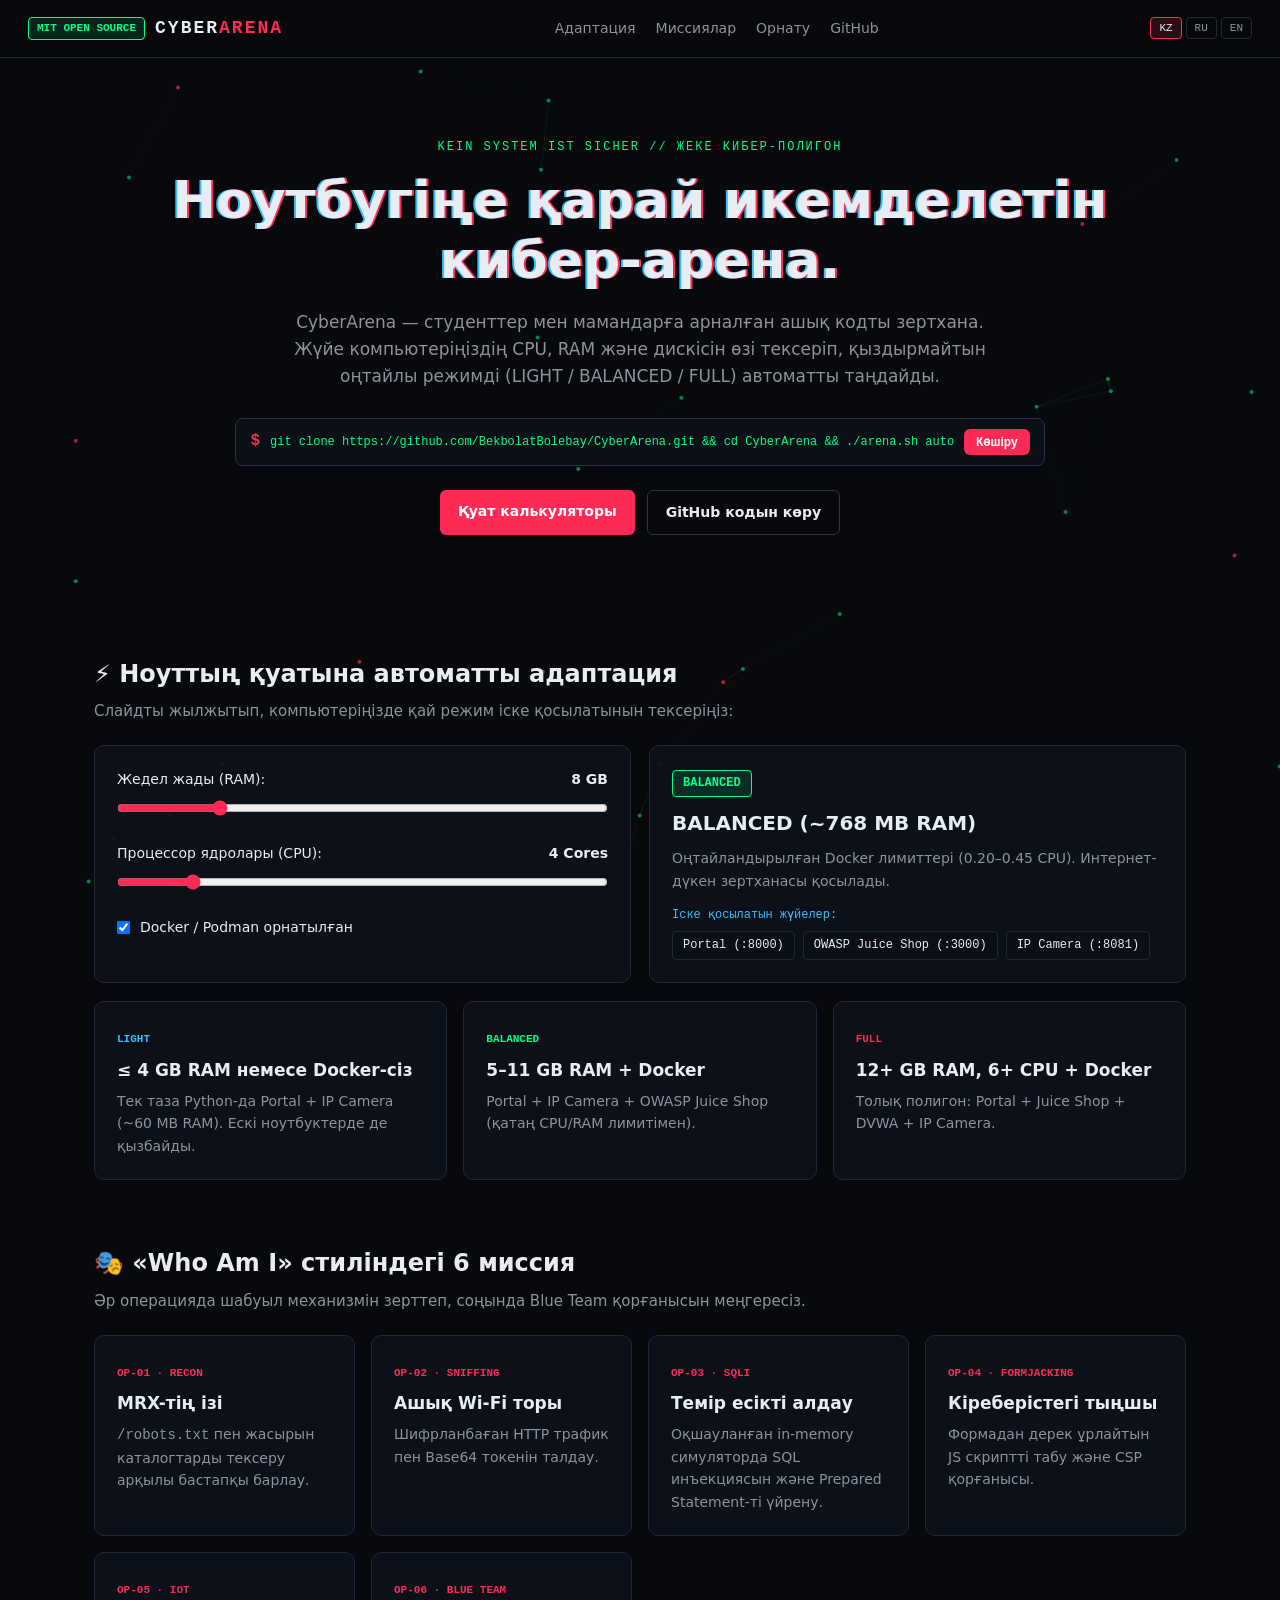
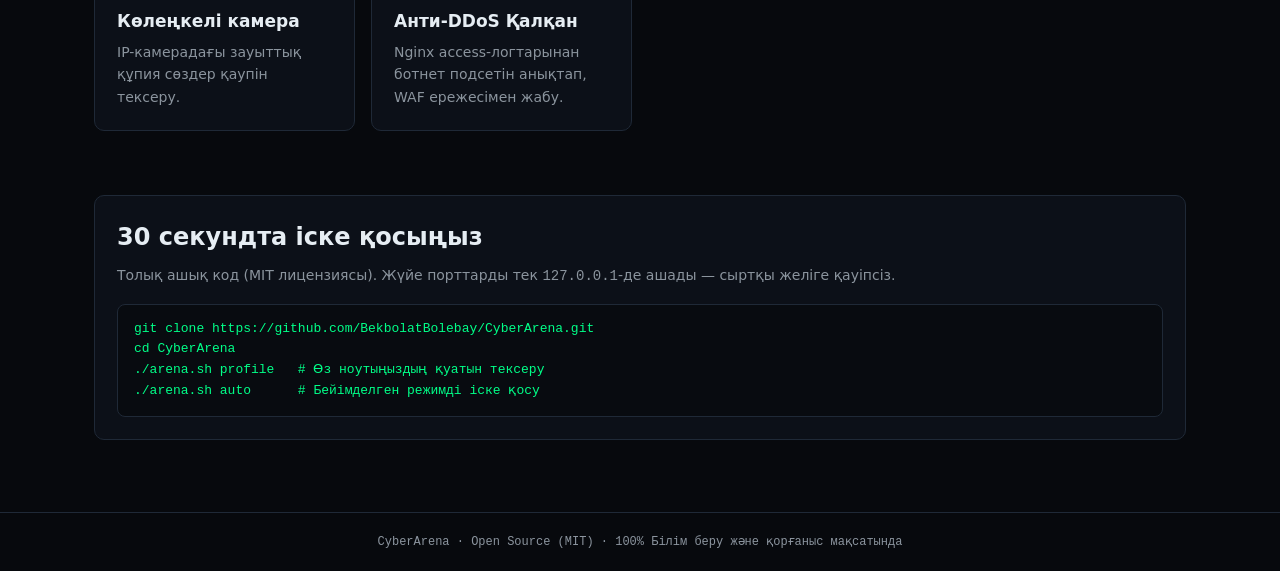
==== landing/index.html @ c6d0a1a1 "feat: add hardware-adaptive profiler, MIT license, landing page, and Supabase schema" ====
<!DOCTYPE html>
<html lang="kk">
<head>
  <meta charset="UTF-8" />
  <meta name="viewport" content="width=device-width, initial-scale=1.0" />
  <title>CyberArena — Адаптивті Кибер-Полигон | Open Source (MIT)</title>
  <meta
    name="description"
    content="CyberArena — ноутбуктің қуатына автоматты бейімделетін ашық кодты (MIT) киберқауіпсіздік полигоны. Who Am I стиліндегі 6 миссия, оқшауланған Docker зертханалары."
  />
  <meta property="og:type" content="website" />
  <meta property="og:title" content="CyberArena — Адаптивті Кибер-Полигон" />
  <meta
    property="og:description"
    content="Құрылғыңызда қызусыз және 100% оқшауланған ортада киберқауіпсіздікті үйреніңіз. Open Source, MIT."
  />
  <link rel="stylesheet" href="./styles.css" />
</head>
<body>
  <canvas id="bg-canvas" aria-hidden="true"></canvas>

  <header class="topbar">
    <div class="brand">
      <span class="badge">MIT OPEN SOURCE</span>
      <span class="brand-name">CYBER<span class="accent">ARENA</span></span>
    </div>
    <nav class="nav">
      <a href="#adaptive" data-i18n="nav.adaptive">Адаптация</a>
      <a href="#missions" data-i18n="nav.missions">Миссиялар</a>
      <a href="#install" data-i18n="nav.install">Орнату</a>
      <a href="https://github.com/BekbolatBolebay/CyberArena" target="_blank" rel="noopener">GitHub</a>
    </nav>
    <div class="lang-switch" role="group" aria-label="Тіл таңдау">
      <button type="button" data-lang="kk" class="active">KZ</button>
      <button type="button" data-lang="ru">RU</button>
      <button type="button" data-lang="en">EN</button>
    </div>
  </header>

  <main class="container">
    <section class="hero">
      <div class="kicker" data-i18n="hero.kicker">KEIN SYSTEM IST SICHER // ЖЕКЕ КИБЕР-ПОЛИГОН</div>
      <h1 data-i18n="hero.title">Ноутбугіңе қарай икемделетін кибер-арена.</h1>
      <p class="lead" data-i18n="hero.lead">
        CyberArena — студенттер мен мамандарға арналған ашық кодты зертхана. Жүйе компьютеріңіздің
        CPU, RAM және дискісін өзі тексеріп, қыздырмайтын оңтайлы режимді (LIGHT / BALANCED / FULL) автоматты таңдайды.
      </p>

      <div class="install-box">
        <span class="prompt">$</span>
        <code id="install-cmd">git clone https://github.com/BekbolatBolebay/CyberArena.git && cd CyberArena && ./arena.sh auto</code>
        <button id="btn-copy" type="button" class="btn btn-primary btn-sm" data-i18n="hero.copy">Көшіру</button>
      </div>

      <div class="hero-actions">
        <a href="#adaptive" class="btn btn-primary" data-i18n="hero.calc">Қуат калькуляторы</a>
        <a href="https://github.com/BekbolatBolebay/CyberArena" target="_blank" rel="noopener" class="btn btn-ghost" data-i18n="hero.github">GitHub кодын көру</a>
      </div>
    </section>

    <section id="adaptive" class="section">
      <div class="section-head">
        <h2 data-i18n="ad.title">⚡ Ноуттың қуатына автоматты адаптация</h2>
        <p data-i18n="ad.sub">Слайдты жылжытып, компьютеріңізде қай режим іске қосылатынын тексеріңіз:</p>
      </div>

      <div class="adaptive-grid">
        <div class="card calc-card">
          <div class="slider-group">
            <label for="ram-slider">
              <span data-i18n="ad.ram">Жедел жады (RAM):</span>
              <strong id="ram-val">8 GB</strong>
            </label>
            <input id="ram-slider" type="range" min="2" max="32" step="2" value="8" />
          </div>

          <div class="slider-group">
            <label for="cpu-slider">
              <span data-i18n="ad.cpu">Процессор ядролары (CPU):</span>
              <strong id="cpu-val">4 Cores</strong>
            </label>
            <input id="cpu-slider" type="range" min="2" max="16" step="2" value="4" />
          </div>

          <div class="toggle-group">
            <label class="checkbox-label">
              <input id="docker-check" type="checkbox" checked />
              <span data-i18n="ad.docker">Docker / Podman орнатылған</span>
            </label>
          </div>
        </div>

        <div class="card result-card">
          <div class="res-badge" id="res-profile">BALANCED</div>
          <h3 id="res-title">Орташа режим (~768 MB RAM)</h3>
          <p id="res-desc" class="muted"></p>
          <div class="res-targets">
            <span class="res-label" data-i18n="ad.targets">Іске қосылатын жүйелер:</span>
            <ul id="res-list"></ul>
          </div>
        </div>
      </div>

      <div class="tiers-row">
        <div class="card tier-card">
          <span class="tier-tag light">LIGHT</span>
          <h4>≤ 4 GB RAM немесе Docker-сіз</h4>
          <p class="muted">Тек таза Python-да Portal + IP Camera (~60 MB RAM). Ескі ноутбуктерде де қызбайды.</p>
        </div>
        <div class="card tier-card">
          <span class="tier-tag balanced">BALANCED</span>
          <h4>5–11 GB RAM + Docker</h4>
          <p class="muted">Portal + IP Camera + OWASP Juice Shop (қатаң CPU/RAM лимитімен).</p>
        </div>
        <div class="card tier-card">
          <span class="tier-tag full">FULL</span>
          <h4>12+ GB RAM, 6+ CPU + Docker</h4>
          <p class="muted">Толық полигон: Portal + Juice Shop + DVWA + IP Camera.</p>
        </div>
      </div>
    </section>

    <section id="missions" class="section">
      <div class="section-head">
        <h2 data-i18n="mis.title">🎭 «Who Am I» стиліндегі 6 миссия</h2>
        <p data-i18n="mis.sub">Әр операцияда шабуыл механизмін зерттеп, соңында Blue Team қорғанысын меңгересіз.</p>
      </div>
      <div class="missions-grid">
        <div class="card m-card">
          <span class="m-code">OP-01 · RECON</span>
          <h3>MRX-тің ізі</h3>
          <p class="muted"><code>/robots.txt</code> пен жасырын каталогтарды тексеру арқылы бастапқы барлау.</p>
        </div>
        <div class="card m-card">
          <span class="m-code">OP-02 · SNIFFING</span>
          <h3>Ашық Wi-Fi торы</h3>
          <p class="muted">Шифрланбаған HTTP трафик пен Base64 токенін талдау.</p>
        </div>
        <div class="card m-card">
          <span class="m-code">OP-03 · SQLI</span>
          <h3>Темір есікті алдау</h3>
          <p class="muted">Оқшауланған in-memory симуляторда SQL инъекциясын және Prepared Statement-ті үйрену.</p>
        </div>
        <div class="card m-card">
          <span class="m-code">OP-04 · FORMJACKING</span>
          <h3>Кіреберістегі тыңшы</h3>
          <p class="muted">Формадан дерек ұрлайтын JS скриптті табу және CSP қорғанысы.</p>
        </div>
        <div class="card m-card">
          <span class="m-code">OP-05 · IOT</span>
          <h3>Көлеңкелі камера</h3>
          <p class="muted">IP-камерадағы зауыттық құпия сөздер қаупін тексеру.</p>
        </div>
        <div class="card m-card">
          <span class="m-code">OP-06 · BLUE TEAM</span>
          <h3>Анти-DDoS Қалқан</h3>
          <p class="muted">Nginx access-логтарынан ботнет подсетін анықтап, WAF ережесімен жабу.</p>
        </div>
      </div>
    </section>

    <section id="install" class="section">
      <div class="card cta-card">
        <h2 data-i18n="ins.title">30 секундта іске қосыңыз</h2>
        <p class="muted" data-i18n="ins.sub">
          Толық ашық код (MIT лицензиясы). Жүйе порттарды тек <code>127.0.0.1</code>-де ашады — сыртқы желіге қауіпсіз.
        </p>
        <pre class="cli-block">git clone https://github.com/BekbolatBolebay/CyberArena.git
cd CyberArena
./arena.sh profile   # Өз ноутыңыздың қуатын тексеру
./arena.sh auto      # Бейімделген режимді іске қосу</pre>
      </div>
    </section>
  </main>

  <footer class="footer">
    <span>CyberArena · Open Source (MIT) · 100% Білім беру және қорғаныс мақсатында</span>
  </footer>

  <script src="./app.js"></script>
</body>
</html>
---- landing/styles.css ----
:root {
  --bg: #07090d;
  --card: rgba(14, 18, 26, 0.92);
  --border: #1f2937;
  --text: #e6edf3;
  --muted: #8b949e;
  --accent: #ff2a55;
  --accent-dim: rgba(255, 42, 85, 0.14);
  --green: #00ff88;
  --green-dim: rgba(0, 255, 136, 0.12);
  --cyan: #38bdf8;
  --mono: "JetBrains Mono", "Fira Code", "Courier New", monospace;
  --sans: "Inter", "Segoe UI", system-ui, sans-serif;
}

* {
  box-sizing: border-box;
  margin: 0;
  padding: 0;
}

html {
  scroll-behavior: smooth;
}

body {
  background: var(--bg);
  color: var(--text);
  font-family: var(--sans);
  line-height: 1.6;
  overflow-x: hidden;
}

#bg-canvas {
  position: fixed;
  inset: 0;
  z-index: -1;
  width: 100%;
  height: 100%;
}

.topbar {
  position: sticky;
  top: 0;
  z-index: 20;
  display: flex;
  align-items: center;
  justify-content: space-between;
  gap: 16px;
  padding: 14px 28px;
  background: rgba(7, 9, 13, 0.88);
  backdrop-filter: blur(10px);
  border-bottom: 1px solid var(--border);
}

.brand {
  display: flex;
  align-items: center;
  gap: 10px;
  font-family: var(--mono);
}

.badge {
  font-size: 11px;
  font-weight: 700;
  padding: 2px 8px;
  border-radius: 4px;
  background: var(--green-dim);
  color: var(--green);
  border: 1px solid var(--green);
}

.brand-name {
  font-size: 18px;
  font-weight: 800;
  letter-spacing: 2px;
}

.accent {
  color: var(--accent);
}

.nav {
  display: flex;
  gap: 20px;
}

.nav a {
  color: var(--muted);
  text-decoration: none;
  font-size: 14px;
  transition: color 0.15s;
}

.nav a:hover {
  color: var(--green);
}

.lang-switch {
  display: flex;
  gap: 4px;
}

.lang-switch button {
  background: transparent;
  color: var(--muted);
  border: 1px solid var(--border);
  border-radius: 4px;
  padding: 4px 8px;
  font-family: var(--mono);
  font-size: 11px;
  cursor: pointer;
}

.lang-switch button.active {
  color: var(--text);
  border-color: var(--accent);
  background: var(--accent-dim);
}

.container {
  max-width: 1140px;
  margin: 0 auto;
  padding: 40px 24px 72px;
}

.hero {
  text-align: center;
  padding: 40px 0 56px;
}

.kicker {
  font-family: var(--mono);
  font-size: 12px;
  letter-spacing: 2px;
  color: var(--green);
  margin-bottom: 14px;
}

.hero h1 {
  font-size: clamp(30px, 5vw, 52px);
  line-height: 1.15;
  margin-bottom: 18px;
  text-shadow: 2px 0 var(--accent), -2px 0 var(--cyan);
}

.lead {
  max-width: 720px;
  margin: 0 auto 28px;
  color: var(--muted);
  font-size: 17px;
}

.install-box {
  display: inline-flex;
  align-items: center;
  flex-wrap: wrap;
  gap: 10px;
  max-width: 100%;
  background: #0b0f16;
  border: 1px solid #2b3444;
  border-radius: 8px;
  padding: 10px 14px;
  margin-bottom: 24px;
}

.prompt {
  font-family: var(--mono);
  color: var(--accent);
  font-weight: 700;
}

.install-box code {
  font-family: var(--mono);
  font-size: 12px;
  color: var(--green);
  word-break: break-all;
}

.hero-actions {
  display: flex;
  justify-content: center;
  flex-wrap: wrap;
  gap: 12px;
}

.btn {
  display: inline-block;
  text-decoration: none;
  border: none;
  border-radius: 6px;
  padding: 10px 18px;
  font-size: 14px;
  font-weight: 600;
  cursor: pointer;
}

.btn-sm {
  padding: 6px 12px;
  font-size: 12px;
}

.btn-primary {
  background: var(--accent);
  color: #ffffff;
}

.btn-ghost {
  background: transparent;
  color: var(--text);
  border: 1px solid #30363d;
}

.section {
  margin-top: 64px;
}

.section-head {
  margin-bottom: 22px;
}

.section-head h2 {
  font-size: 24px;
  margin-bottom: 6px;
}

.section-head p {
  color: var(--muted);
  font-size: 15px;
}

.card {
  background: var(--card);
  border: 1px solid var(--border);
  border-radius: 10px;
  padding: 22px;
}

.muted {
  color: var(--muted);
  font-size: 14px;
}

.adaptive-grid {
  display: grid;
  grid-template-columns: 1fr 1fr;
  gap: 18px;
  margin-bottom: 18px;
}

.slider-group {
  margin-bottom: 18px;
}

.slider-group label {
  display: flex;
  justify-content: space-between;
  margin-bottom: 8px;
  font-size: 14px;
}

.slider-group input[type="range"] {
  width: 100%;
  accent-color: var(--accent);
}

.checkbox-label {
  display: flex;
  align-items: center;
  gap: 10px;
  font-size: 14px;
  cursor: pointer;
}

.res-badge {
  display: inline-block;
  font-family: var(--mono);
  font-size: 12px;
  font-weight: 700;
  padding: 3px 10px;
  border-radius: 4px;
  margin-bottom: 10px;
  background: var(--green-dim);
  color: var(--green);
  border: 1px solid var(--green);
}

.res-badge.light {
  color: var(--cyan);
  border-color: var(--cyan);
  background: rgba(56, 189, 248, 0.12);
}

.res-badge.full {
  color: var(--accent);
  border-color: var(--accent);
  background: var(--accent-dim);
}

.result-card h3 {
  font-size: 20px;
  margin-bottom: 8px;
}

.res-targets {
  margin-top: 14px;
}

.res-label {
  display: block;
  font-family: var(--mono);
  font-size: 12px;
  color: var(--cyan);
  margin-bottom: 6px;
}

#res-list {
  list-style: none;
  display: flex;
  flex-wrap: wrap;
  gap: 8px;
}

#res-list li {
  font-family: var(--mono);
  font-size: 12px;
  padding: 4px 10px;
  border-radius: 4px;
  background: #0b0f16;
  border: 1px solid var(--border);
}

.tiers-row,
.missions-grid {
  display: grid;
  grid-template-columns: repeat(auto-fit, minmax(260px, 1fr));
  gap: 16px;
}

.tier-tag,
.m-code {
  display: inline-block;
  font-family: var(--mono);
  font-size: 11px;
  font-weight: 700;
  margin-bottom: 8px;
}

.tier-tag.light { color: var(--cyan); }
.tier-tag.balanced { color: var(--green); }
.tier-tag.full { color: var(--accent); }
.m-code { color: var(--accent); }

.tier-card h4,
.m-card h3 {
  font-size: 17px;
  margin-bottom: 6px;
}

.cta-card h2 {
  margin-bottom: 8px;
}

.cli-block {
  margin-top: 16px;
  background: #080b10;
  border: 1px solid var(--border);
  border-radius: 8px;
  padding: 14px 16px;
  font-family: var(--mono);
  font-size: 13px;
  color: var(--green);
  overflow-x: auto;
}

.footer {
  border-top: 1px solid var(--border);
  text-align: center;
  padding: 20px;
  font-family: var(--mono);
  font-size: 12px;
  color: var(--muted);
}

@media (max-width: 820px) {
  .adaptive-grid {
    grid-template-columns: 1fr;
  }
  .nav {
    display: none;
  }
}
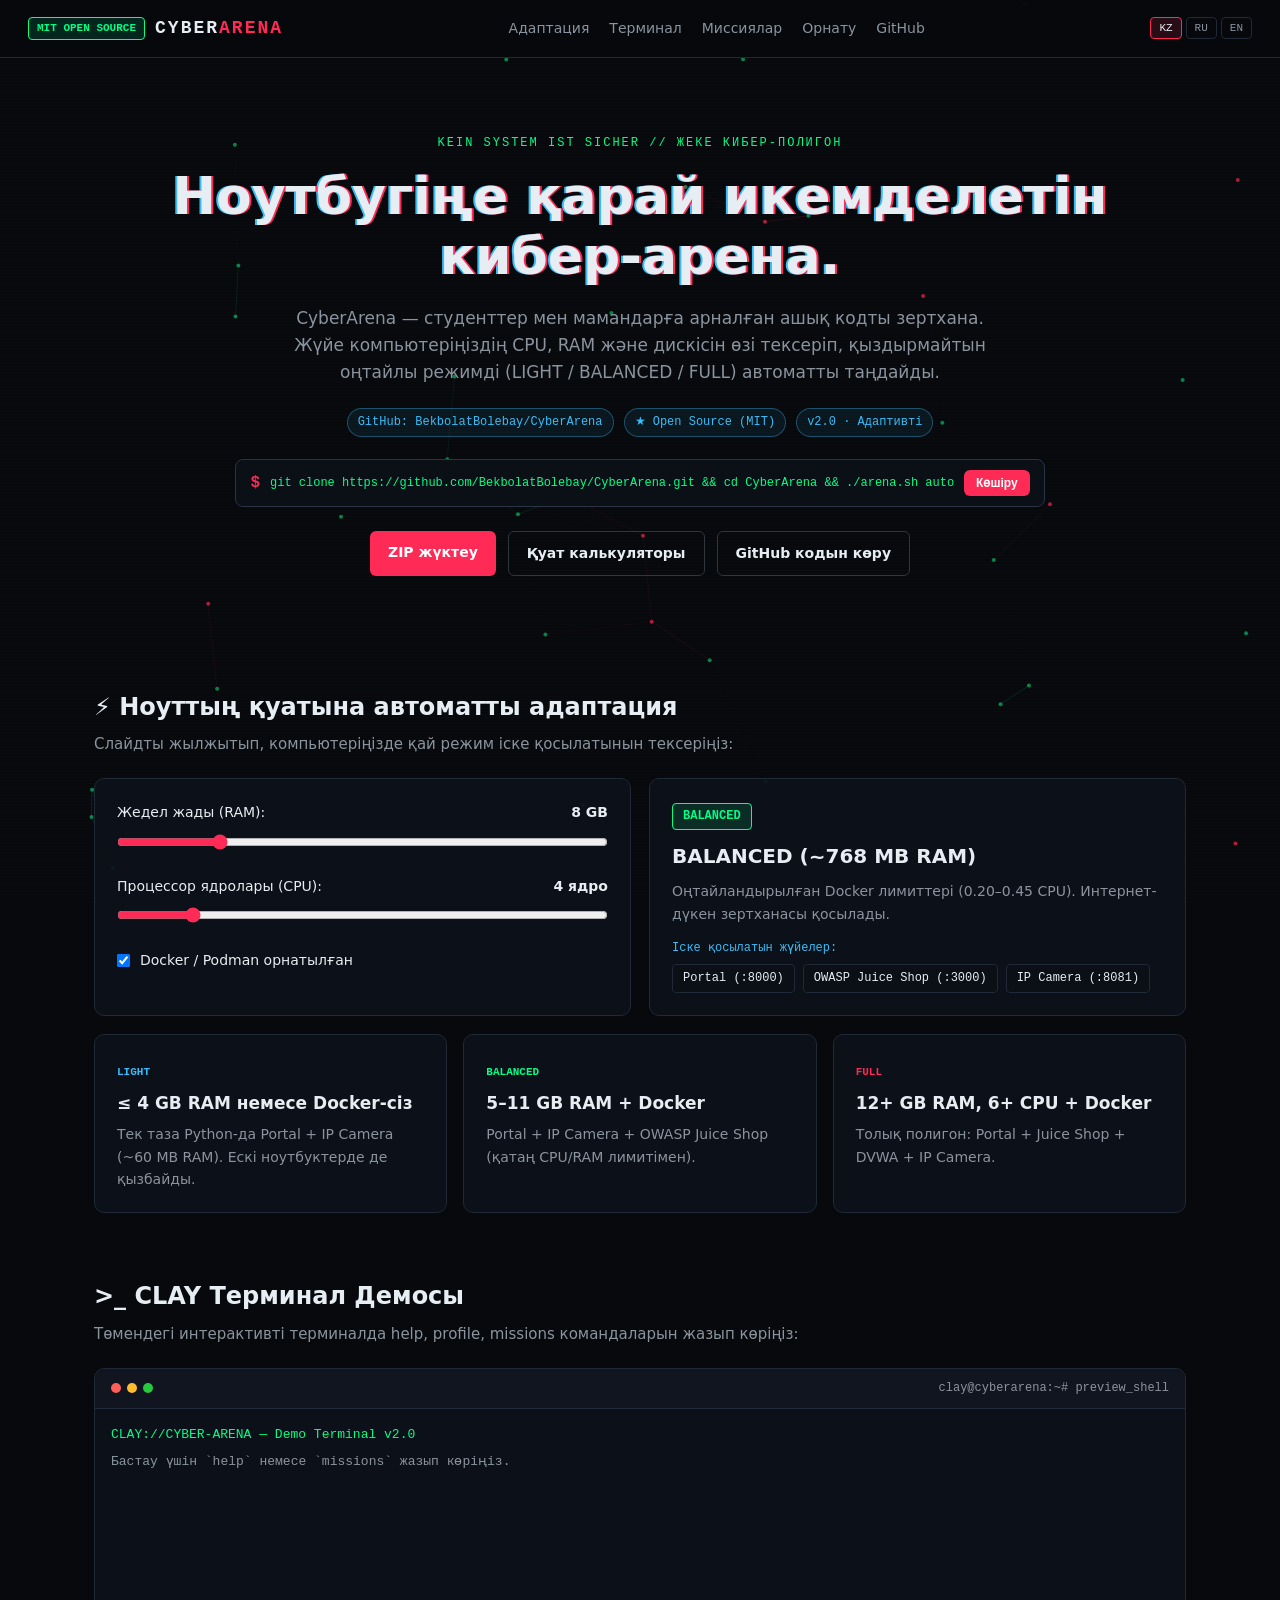
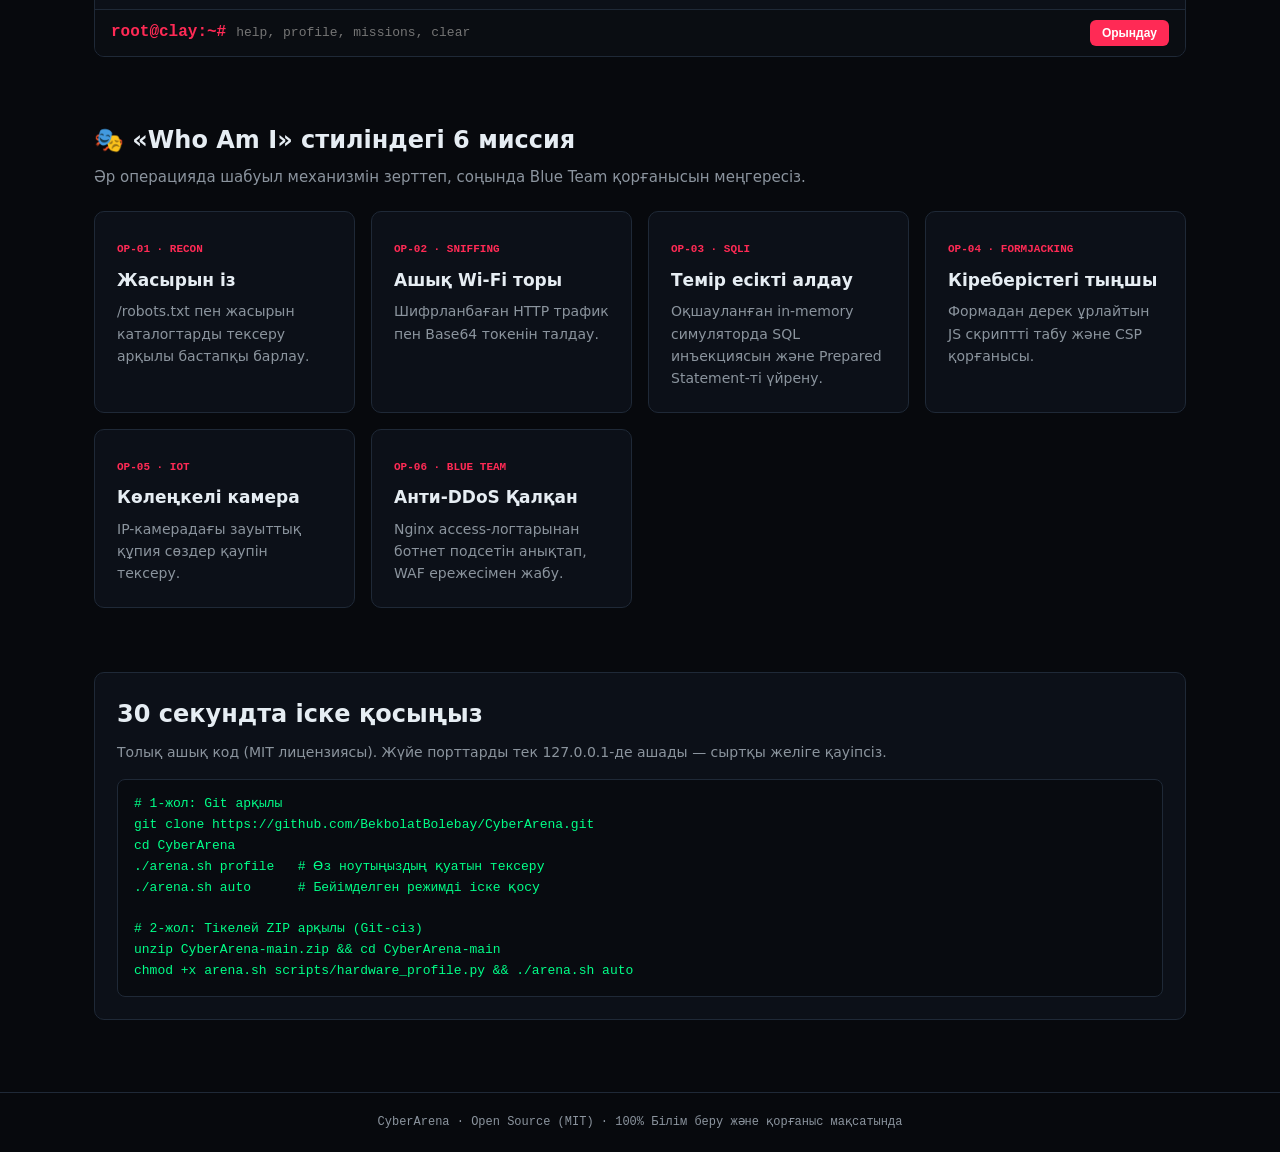
==== commit b2190433: "feat: full 3-language landing sync and remove MRX references" ====
--- a/landing/index.html
+++ b/landing/index.html
@@ -8,24 +8,28 @@
     name="description"
     content="CyberArena — ноутбуктің қуатына автоматты бейімделетін ашық кодты (MIT) киберқауіпсіздік полигоны. Who Am I стиліндегі 6 миссия, оқшауланған Docker зертханалары."
   />
+  <meta name="theme-color" content="#07090d" />
   <meta property="og:type" content="website" />
   <meta property="og:title" content="CyberArena — Адаптивті Кибер-Полигон" />
   <meta
     property="og:description"
     content="Құрылғыңызда қызусыз және 100% оқшауланған ортада киберқауіпсіздікті үйреніңіз. Open Source, MIT."
   />
+  <link rel="icon" href="./favicon.svg" type="image/svg+xml" />
   <link rel="stylesheet" href="./styles.css" />
 </head>
 <body>
   <canvas id="bg-canvas" aria-hidden="true"></canvas>
+  <div class="scanline" aria-hidden="true"></div>
 
   <header class="topbar">
     <div class="brand">
-      <span class="badge">MIT OPEN SOURCE</span>
+      <span class="badge" data-i18n="badge.oss">MIT OPEN SOURCE</span>
       <span class="brand-name">CYBER<span class="accent">ARENA</span></span>
     </div>
     <nav class="nav">
       <a href="#adaptive" data-i18n="nav.adaptive">Адаптация</a>
+      <a href="#demo" data-i18n="nav.demo">Терминал</a>
       <a href="#missions" data-i18n="nav.missions">Миссиялар</a>
       <a href="#install" data-i18n="nav.install">Орнату</a>
       <a href="https://github.com/BekbolatBolebay/CyberArena" target="_blank" rel="noopener">GitHub</a>
@@ -46,6 +50,12 @@
         CPU, RAM және дискісін өзі тексеріп, қыздырмайтын оңтайлы режимді (LIGHT / BALANCED / FULL) автоматты таңдайды.
       </p>
 
+      <div class="gh-status-bar">
+        <span class="gh-pill" id="gh-repo-status">GitHub: BekbolatBolebay/CyberArena</span>
+        <span class="gh-pill" id="gh-stars" data-i18n="gh.starsDefault">★ Open Source (MIT)</span>
+        <span class="gh-pill" id="gh-updated" data-i18n="gh.updatedDefault">v2.0 · Adaptive</span>
+      </div>
+
       <div class="install-box">
         <span class="prompt">$</span>
         <code id="install-cmd">git clone https://github.com/BekbolatBolebay/CyberArena.git && cd CyberArena && ./arena.sh auto</code>
@@ -53,7 +63,8 @@
       </div>
 
       <div class="hero-actions">
-        <a href="#adaptive" class="btn btn-primary" data-i18n="hero.calc">Қуат калькуляторы</a>
+        <a href="https://github.com/BekbolatBolebay/CyberArena/archive/refs/heads/main.zip" class="btn btn-primary" data-i18n="hero.zip" download>ZIP жүктеу</a>
+        <a href="#adaptive" class="btn btn-ghost" data-i18n="hero.calc">Қуат калькуляторы</a>
         <a href="https://github.com/BekbolatBolebay/CyberArena" target="_blank" rel="noopener" class="btn btn-ghost" data-i18n="hero.github">GitHub кодын көру</a>
       </div>
     </section>
@@ -92,7 +103,7 @@
 
         <div class="card result-card">
           <div class="res-badge" id="res-profile">BALANCED</div>
-          <h3 id="res-title">Орташа режим (~768 MB RAM)</h3>
+          <h3 id="res-title">BALANCED (~768 MB RAM)</h3>
           <p id="res-desc" class="muted"></p>
           <div class="res-targets">
             <span class="res-label" data-i18n="ad.targets">Іске қосылатын жүйелер:</span>
@@ -104,19 +115,38 @@
       <div class="tiers-row">
         <div class="card tier-card">
           <span class="tier-tag light">LIGHT</span>
-          <h4>≤ 4 GB RAM немесе Docker-сіз</h4>
-          <p class="muted">Тек таза Python-да Portal + IP Camera (~60 MB RAM). Ескі ноутбуктерде де қызбайды.</p>
+          <h4 data-i18n="tier.lightTitle">≤ 4 GB RAM немесе Docker-сіз</h4>
+          <p class="muted" data-i18n="tier.lightDesc">Тек таза Python-да Portal + IP Camera (~60 MB RAM). Ескі ноутбуктерде де қызбайды.</p>
         </div>
         <div class="card tier-card">
           <span class="tier-tag balanced">BALANCED</span>
-          <h4>5–11 GB RAM + Docker</h4>
-          <p class="muted">Portal + IP Camera + OWASP Juice Shop (қатаң CPU/RAM лимитімен).</p>
+          <h4 data-i18n="tier.balancedTitle">5–11 GB RAM + Docker</h4>
+          <p class="muted" data-i18n="tier.balancedDesc">Portal + IP Camera + OWASP Juice Shop (қатаң CPU/RAM лимитімен).</p>
         </div>
         <div class="card tier-card">
           <span class="tier-tag full">FULL</span>
-          <h4>12+ GB RAM, 6+ CPU + Docker</h4>
-          <p class="muted">Толық полигон: Portal + Juice Shop + DVWA + IP Camera.</p>
-        </div>
+          <h4 data-i18n="tier.fullTitle">12+ GB RAM, 6+ CPU + Docker</h4>
+          <p class="muted" data-i18n="tier.fullDesc">Толық полигон: Portal + Juice Shop + DVWA + IP Camera.</p>
+        </div>
+      </div>
+    </section>
+
+    <section id="demo" class="section">
+      <div class="section-head">
+        <h2 data-i18n="demo.title">&gt;_ CLAY Терминал Демосы</h2>
+        <p data-i18n="demo.sub">Төмендегі интерактивті терминалда help, profile, missions командаларын жазып көріңіз:</p>
+      </div>
+      <div class="card terminal-card">
+        <div class="term-head">
+          <div class="dots"><span></span><span></span><span></span></div>
+          <span>clay@cyberarena:~# preview_shell</span>
+        </div>
+        <div id="demo-out" class="demo-out" aria-live="polite"></div>
+        <form id="demo-form" class="demo-form" autocomplete="off">
+          <span class="prompt">root@clay:~#</span>
+          <input id="demo-input" type="text" placeholder="help, profile, missions, clear" spellcheck="false" />
+          <button class="btn btn-primary btn-sm" type="submit" data-i18n="demo.run">Орындау</button>
+        </form>
       </div>
     </section>
 
@@ -128,33 +158,33 @@
       <div class="missions-grid">
         <div class="card m-card">
           <span class="m-code">OP-01 · RECON</span>
-          <h3>MRX-тің ізі</h3>
-          <p class="muted"><code>/robots.txt</code> пен жасырын каталогтарды тексеру арқылы бастапқы барлау.</p>
+          <h3 data-i18n="m1.title">Жасырын із</h3>
+          <p class="muted" data-i18n="m1.desc">/robots.txt пен жасырын каталогтарды тексеру арқылы бастапқы барлау.</p>
         </div>
         <div class="card m-card">
           <span class="m-code">OP-02 · SNIFFING</span>
-          <h3>Ашық Wi-Fi торы</h3>
-          <p class="muted">Шифрланбаған HTTP трафик пен Base64 токенін талдау.</p>
+          <h3 data-i18n="m2.title">Ашық Wi-Fi торы</h3>
+          <p class="muted" data-i18n="m2.desc">Шифрланбаған HTTP трафик пен Base64 токенін талдау.</p>
         </div>
         <div class="card m-card">
           <span class="m-code">OP-03 · SQLI</span>
-          <h3>Темір есікті алдау</h3>
-          <p class="muted">Оқшауланған in-memory симуляторда SQL инъекциясын және Prepared Statement-ті үйрену.</p>
+          <h3 data-i18n="m3.title">Темір есікті алдау</h3>
+          <p class="muted" data-i18n="m3.desc">Оқшауланған in-memory симуляторда SQL инъекциясын және Prepared Statement-ті үйрену.</p>
         </div>
         <div class="card m-card">
           <span class="m-code">OP-04 · FORMJACKING</span>
-          <h3>Кіреберістегі тыңшы</h3>
-          <p class="muted">Формадан дерек ұрлайтын JS скриптті табу және CSP қорғанысы.</p>
+          <h3 data-i18n="m4.title">Кіреберістегі тыңшы</h3>
+          <p class="muted" data-i18n="m4.desc">Формадан дерек ұрлайтын JS скриптті табу және CSP қорғанысы.</p>
         </div>
         <div class="card m-card">
           <span class="m-code">OP-05 · IOT</span>
-          <h3>Көлеңкелі камера</h3>
-          <p class="muted">IP-камерадағы зауыттық құпия сөздер қаупін тексеру.</p>
+          <h3 data-i18n="m5.title">Көлеңкелі камера</h3>
+          <p class="muted" data-i18n="m5.desc">IP-камерадағы зауыттық құпия сөздер қаупін тексеру.</p>
         </div>
         <div class="card m-card">
           <span class="m-code">OP-06 · BLUE TEAM</span>
-          <h3>Анти-DDoS Қалқан</h3>
-          <p class="muted">Nginx access-логтарынан ботнет подсетін анықтап, WAF ережесімен жабу.</p>
+          <h3 data-i18n="m6.title">Анти-DDoS Қалқан</h3>
+          <p class="muted" data-i18n="m6.desc">Nginx access-логтарынан ботнет подсетін анықтап, WAF ережесімен жабу.</p>
         </div>
       </div>
     </section>
@@ -163,18 +193,15 @@
       <div class="card cta-card">
         <h2 data-i18n="ins.title">30 секундта іске қосыңыз</h2>
         <p class="muted" data-i18n="ins.sub">
-          Толық ашық код (MIT лицензиясы). Жүйе порттарды тек <code>127.0.0.1</code>-де ашады — сыртқы желіге қауіпсіз.
+          Толық ашық код (MIT лицензиясы). Жүйе порттарды тек 127.0.0.1-де ашады — сыртқы желіге қауіпсіз.
         </p>
-        <pre class="cli-block">git clone https://github.com/BekbolatBolebay/CyberArena.git
-cd CyberArena
-./arena.sh profile   # Өз ноутыңыздың қуатын тексеру
-./arena.sh auto      # Бейімделген режимді іске қосу</pre>
+        <pre id="cli-block" class="cli-block"></pre>
       </div>
     </section>
   </main>
 
   <footer class="footer">
-    <span>CyberArena · Open Source (MIT) · 100% Білім беру және қорғаныс мақсатында</span>
+    <span data-i18n="footer.text">CyberArena · Open Source (MIT) · 100% Білім беру және қорғаныс мақсатында</span>
   </footer>
 
   <script src="./app.js"></script>
--- a/landing/styles.css
+++ b/landing/styles.css
@@ -34,9 +34,23 @@
 #bg-canvas {
   position: fixed;
   inset: 0;
-  z-index: -1;
+  z-index: -2;
   width: 100%;
   height: 100%;
+}
+
+.scanline {
+  position: fixed;
+  inset: 0;
+  z-index: -1;
+  pointer-events: none;
+  background: repeating-linear-gradient(
+    to bottom,
+    rgba(255, 255, 255, 0.012) 0px,
+    rgba(255, 255, 255, 0.012) 1px,
+    transparent 1px,
+    transparent 3px
+  );
 }
 
 .topbar {
@@ -126,7 +140,7 @@
 
 .hero {
   text-align: center;
-  padding: 40px 0 56px;
+  padding: 36px 0 48px;
 }
 
 .kicker {
@@ -146,9 +160,27 @@
 
 .lead {
   max-width: 720px;
-  margin: 0 auto 28px;
+  margin: 0 auto 22px;
   color: var(--muted);
   font-size: 17px;
+}
+
+.gh-status-bar {
+  display: flex;
+  justify-content: center;
+  flex-wrap: wrap;
+  gap: 10px;
+  margin-bottom: 22px;
+}
+
+.gh-pill {
+  font-family: var(--mono);
+  font-size: 12px;
+  color: var(--cyan);
+  background: rgba(56, 189, 248, 0.08);
+  border: 1px solid rgba(56, 189, 248, 0.35);
+  padding: 4px 10px;
+  border-radius: 999px;
 }
 
 .install-box {
@@ -357,6 +389,71 @@
   margin-bottom: 6px;
 }
 
+.terminal-card {
+  padding: 0;
+  overflow: hidden;
+}
+
+.term-head {
+  display: flex;
+  align-items: center;
+  justify-content: space-between;
+  padding: 10px 16px;
+  background: #10151f;
+  border-bottom: 1px solid var(--border);
+  font-family: var(--mono);
+  font-size: 12px;
+  color: var(--muted);
+}
+
+.dots {
+  display: flex;
+  gap: 6px;
+}
+
+.dots span {
+  width: 10px;
+  height: 10px;
+  border-radius: 50%;
+}
+.dots span:nth-child(1) { background: #ff5f56; }
+.dots span:nth-child(2) { background: #ffbd2e; }
+.dots span:nth-child(3) { background: #27c93f; }
+
+.demo-out {
+  height: 200px;
+  overflow-y: auto;
+  padding: 16px;
+  font-family: var(--mono);
+  font-size: 13px;
+  white-space: pre-wrap;
+}
+
+.demo-line { margin-bottom: 6px; }
+.demo-line.cmd { color: var(--cyan); }
+.demo-line.ok { color: var(--green); }
+.demo-line.err { color: var(--accent); }
+.demo-line.dim { color: var(--muted); }
+
+.demo-form {
+  display: flex;
+  align-items: center;
+  gap: 10px;
+  padding: 10px 16px;
+  border-top: 1px solid var(--border);
+  background: #0a0d12;
+}
+
+.demo-form input {
+  flex: 1;
+  background: transparent;
+  border: none;
+  color: var(--text);
+  font-family: var(--mono);
+  font-size: 13px;
+  outline: none;
+}
+
 .cta-card h2 {
   margin-bottom: 8px;
 }
